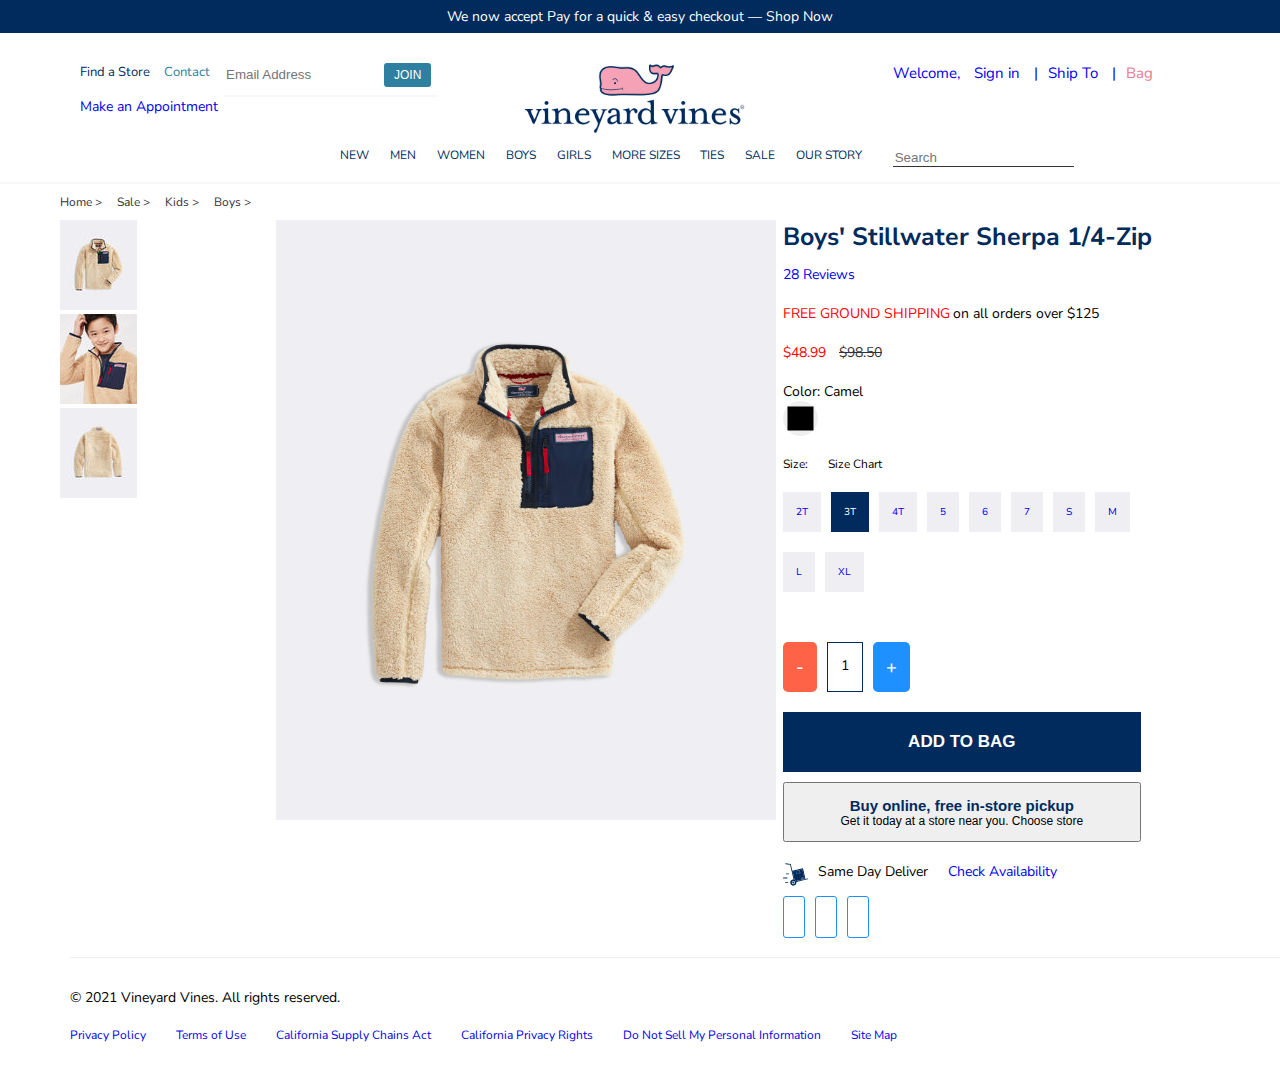
==== src/html/index.html @ cdb2446f "Build Product Details, Cart, Checkout pages" ====
<!DOCTYPE html>
<html lang="en">
<head>
    <meta charset="UTF-8">
    <meta http-equiv="X-UA-Compatible" content="IE=edge">
    <meta name="viewport" content="width=device-width, initial-scale=1.0">
    <link rel="stylesheet" href="https://use.fontawesome.com/releases/v5.15.2/css/all.css" integrity="sha384-vSIIfh2YWi9wW0r9iZe7RJPrKwp6bG+s9QZMoITbCckVJqGCCRhc+ccxNcdpHuYu" crossorigin="anonymous">
    <link rel="preconnect" href="https://fonts.gstatic.com">
    <link href="https://fonts.googleapis.com/css2?family=Nunito+Sans:wght@700&display=swap" rel="stylesheet">
    <link rel="stylesheet" href="../css/style.css">
    <title>Apologia Commerce</title>
</head>
<body>
   <div class="container">
      <div id = "one">
          We now accept <i class="fab fa-apple"></i> Pay for a quick & easy checkout 
          <span>— Shop Now</span>
      </div>
      <div id = "two">
          <div id = "two__one">
              <ul>
                  <a href="#">
                      <li id = "findStore">Find a Store</li>
                  </a>
                  <a href="#">
                      <li id = "contact">Contact</li>
                  </a>
                  <span>
                      <input type="text" placeholder="Email Address">
                      <button>JOIN</button>
                  </span>
              </ul>
              <a href="#">
                  <p>Make an Appointment</p>
              </a>
          </div>
          <div id = "two__two">
              <a href="#">
                  <img src="../../assets/vineyard.png" alt="vineyard vines logo">
                </a>
          </div>
          <div id = "two__three">
              <ul>
                  <a href="#">
                      <li class = "welcome">
                          <span class = "welcome">Welcome,</span>
                          <span class = "welcome">Sign in</span>
                      </li>
                  </a>
                  <a href="#">
                      <li class = "welcome">
                          <span>
                              Ship To
                              <i class="fab fa-canadian-maple-leaf"></i>
                          </span>
                      </li>
                  </a>
                  <li id = "suitcase">
                    <i class="fas fa-suitcase-rolling" id = "suitcase__icon"></i>
                   <span>
                    <p id = "bag">Bag</p>
                   </span>
                  </li>
              </ul>
          </div>
          <div id = "two__four">
              <ul>
                  <li>NEW</li>
                  <li>MEN</li>
                  <li>WOMEN</li>
                  <li>BOYS</li>
                  <li>GIRLS</li>
                  <li>MORE SIZES</li>
                  <li>TIES</li>
                  <li>SALE</li>
                  <li>OUR STORY</li>
              </ul>
          </div>
          <div id = "two__five">
              <span>
                  <input type="text" placeholder="Search">
                  <i class="fas fa-search"></i>
              </span>
          </div>
      </div>
      <div id = "three">
          <div id = "three_1">
              <ul>
                  <a href="#">
                      <li>Home</li>
                  </a>
                  <a href="#">
                      <li>Sale</li>
                  </a>
                  <a href="#">
                      <li>Kids</li>
                  </a>
                  <a href="#">
                      <li>Boys</li>
                  </a>
              </ul>
          </div>
          <div id = "three_2">
            <div id = "three_2_a">
            <a href="#"><img src="../../assets/image2_small.jpg" alt="second image"></a>
            </div>
                <div id = "three_2_b">
                    <a href="#"><img src="../../assets/image1_small.jpg" alt="first image"></a>
                </div>
            <div id = "three_2_c">
                <a href="#"><img src="../../assets/image3_small.jpg" alt="third image"></a>
            </div>
          </div>
          <div id = "three_3">
              <img src="../../assets/image2_large.jpg" alt="">
          </div>
          <div id = "three_4">
            <h1>Boys' Stillwater Sherpa 1/4-Zip</h1>
            <span>
                <i class="fas fa-star"></i>
                <i class="fas fa-star"></i>
                <i class="fas fa-star"></i>
                <i class="fas fa-star"></i>
                <i class="far fa-star-half"></i>
                <a href="#"><span>28 Reviews</span></a>
            </span>

            <div>
                <span id = "free__shipping">FREE GROUND SHIPPING</span>
                <span id = "orders">on all orders over $125</span>
            </div>
            
            <div class = "prices">
                <span id = "new_price">$48.99</span>
                <span id = "initial_price">$98.50</span>
            </div>

            <p>Color: Camel</p>

            <a href="#">
                <!-- <div id = "select_color"></div> -->
                <input type="color" name="favcolor" id="select_color" value = "">
            </a>

            <div class = "size">
                <ul>
                    <li>Size:</li>
                    <a href="#">
                        <li id = "size">Size Chart</li>
                    </a>
                </ul>
            </div>

            <div class = "itemSizes">
                <ul>
                    <a href="#">
                        <li>2T</li>
                    </a>
                    <a href="#">
                        <li id = "item_3">3T</li>
                    </a>
                    <a href="#">
                        <li>4T</li>
                    </a>
                    <a href="#">
                        <li>5</li>
                    </a>
                    <a href="#">
                        <li>6</li>
                    </a>
                    <a href="#">
                        <li>7</li>
                    </a>
                    <a href="#">
                        <li>S</li>
                    </a>
                    <a href="#">
                        <li>M</li>
                    </a>
                </ul>

                <ul class = "items">
                    <a href="#">
                        <li>L</li>
                    </a>
                    <a href="#">
                        <li>XL</li>
                    </a>
                </ul>

                <div class = "incrementDecrement">
                    <span>
                        <ul>
                            <a href="#">
                                <li id = "decrement">-</li>
                            </a>
                            <li id = "count">1</li>
                            <a href="#">
                                <li id = "increment">+</li>
                            </a>
                        </ul>
                    </span>
                </div>
            </div>

            <div>
                <a href="#"><button id = "add_to_bag">ADD TO BAG</button></a>
                <a href="#">
                    <button id = "buy_online">
                        <p id = "buy_online_1">Buy online, free in-store pickup</p>
                        <p id = "buy_online_2">Get it today at a store near you. Choose store</p>
                    </button>
                </a>
            </div>

            <div class = "deliveryLogo">
                <span style = "display:flex;">
                    <img src="../../assets/delivery.svg" alt="Image of delivery van" style = "margin-right:1rem;">
                    <span class = "delveryAvailability">
                        <p>Same Day Deliver</p>
                        <a href="#">
                            <p>Check Availability</p>
                        </a>
                    </span>
                </span>

                <div class = "paymentMethods">
                    <a href="#"><i class="fab fa-cc-paypal"></i></a>
                    <a href="#"><i class="fab fa-amazon-pay"></i></a>
                    <a href="#"><i class="fab fa-cc-apple-pay"></i></a>
                </div>
            </div>
            
          </div>
      </div>
      <div id = "four">
          <p>© 2021 Vineyard Vines. All rights reserved.</p>
          <ul>
              <a href="#">
                  <li>Privacy Policy</li>
              </a>
              <a href="#">
                  <li> Terms of Use</li>
              </a>
              <a href="#">
                  <li> California Supply Chains Act</li>
              </a>
              <a href="#">
                  <li> California Privacy Rights</li>
              </a>
              <a href="#">
                  <li> Do Not Sell My Personal Information</li>
              </a>
              <a href="#">
                  <li>Site Map</li>
              </a>
          </ul>
      </div>
   </div>
    <script src="../js/script.js"></script>
</body>
</html>
---- src/css/style.css ----
* {
  box-sizing: border-box;
  margin: 0;
}

html {
  font-size: 62.5%;
  font-family: "Nunito Sans", sans-serif;
}

p {
  font-size: 1.4rem;
}

.container {
  display: grid;
  grid-template-columns: repeat(1, 1fr);
  grid-auto-rows: minmax(1rem, auto);
  gap: 1rem;
  grid-template-areas:
    "one"
    "two"
    "three"
    "four";
}

#one {
  background-color: #002b5c;
  color: white;
  font-size: 1.4rem;
  grid-area: one;
  padding-bottom: 0.7rem;
  padding-top: 0.7rem;
  text-align: center;
}

#one span {
  font-weight: normal;
}

#two {
  border-bottom: 2px solid #f7f7f7;
  display: grid;
  gap: 1rem;
  grid-area: two;
  grid-auto-rows: minmax(1rem, auto);
  grid-template-columns: repeat(3, 1fr);
  padding-bottom: 1.5rem;
  padding-top: 2rem;
  grid-template-areas:
    "two__one two__two two__three"
    " two__four two__four two__five";
}

#two__one {
  color: #002b5c;
  grid-area: two__one;
  margin-left: 8rem;
  margin-right: 4rem;
  white-space: nowrap;
}

#two__one ul {
  display: flex;
  list-style-type: none;
  padding-left: 0;
}

#two__one ul * {
  margin-right: 0.7rem;
}

#findStore {
  font-size: 1.3rem;
  color: #002b5c;
}

#findStore:hover {
  border-bottom: 1px solid #002b5c;
}

#contact {
  font-size: 1.3rem;
  color: #2e7fa0;
}

#contact:hover {
  border-bottom: 1px solid #002b5c;
}

#two__one span {
  padding-bottom: 0.8rem;
  border-bottom: 2px solid #f7f7f7;
}

#two__one span input {
  border: 0;
  width: 15rem;
}

#two__one span button {
  background-color: #2e7fa0;
  border-radius: 3px;
  border: 0;
  color: white;
  font-size: 1.2rem;
  outline: 0;
  padding: 0.5rem 1rem;
}

#two__one p {
  font-size: 1.4rem;
}

#two__one p:hover {
  text-decoration: underline;
}

a {
  text-decoration: none;
}

#two__two {
  grid-area: two__two;
  margin-left: 3rem;
}

#two__two img {
  width: 22rem;
  height: 7rem;
}

#two__three {
  font-size: 1.5rem;
  grid-area: two__three;
  white-space: nowrap;
}

.welcome:hover {
  border-bottom: 1px solid #333;
}

#bag {
  font-size: 1.5rem;
  color: #e47a8e;
}

#suitcase__icon {
  font-size: 3rem;
}

#two__three ul {
  list-style-type: none;
  display: flex;
  padding-left: 0;
}

#two__three span {
  margin-right: 1rem;
}

#two__three ul li {
  margin-right: 1rem;
}

#two__three ul li[class="welcome"]::after {
  content: "|";
}

#two__four {
  grid-area: two__four;
  white-space: nowrap;
  margin-left: 30rem;
}

#two__four ul {
  list-style-type: none;
  color: #002b5c;
  display: flex;
  justify-content: space-around;
}

#two__four ul li {
  margin-right: 2rem;
  font-size: 1.2rem;
}

#two__four ul li:hover {
  padding: 1rem;
  background-color: #2e7fa0;
}

#two__five {
  grid-area: two__five;
}

#two__five input {
  border: 0;
  border-bottom: 1px solid #333;
}

#two__five i {
  font-size: 1.5rem;
}

#three {
  grid-area: three;
  display: grid;
  gap: 1rem;
  grid-template-columns: repeat(11, 1fr);
  grid-auto-rows: minmax(1fr, auto);
  grid-template-areas:
    "three_1 . . . . . . . . . . "
    "three_2 three_3 three_3 three_3 three_3 three_3 three_4 three_4 three_4 three_4 three_4";
}

#three_1 {
  grid-area: three_1;
  margin-left: 2rem;
}

#three_1 ul {
  list-style-type: none;
  display: flex;
}

#three_1 ul li {
  margin-right: 1.5rem;
  font-size: 1.2rem;
  color: #333;
}

#three_1 ul li::after {
  content: " >";
  white-space: nowrap;
}

#three_1 ul li:hover {
  border-bottom: 1px solid #333;
}

#three_2 {
  grid-area: three_2;
  margin-left: 6rem;
}

#three_2_a img:hover,
#three_2_b img:hover,
#three_2_c img:hover {
  border: 2px solid #333;
  transform: scale(1.02);
}

#three_3 {
  grid-area: three_3;
}

#three_3 img {
  width: 50rem;
  height: 60rem;
}

#three_3 img:hover {
  border: 2px solid #333;
  transform: scale(1.05);
}

#three_4 {
  grid-area: three_4;
  margin-right: 5rem;
}

#three_4 h1 {
  font-size: 2.5rem;
  color: #002b5c;
}

#three_4 i {
  font-size: 1.5rem;
  color: dodgerblue;
}

#three_4 span {
  font-size: 1.4rem;
}

#three_4 h1 {
  margin-bottom: 1rem;
}

#three_4 div {
  margin-top: 2rem;
  margin-bottom: 2rem;
}

#free__shipping {
  color: red;
}

#new_price {
  color: red;
  font-size: 1.5rem;
  margin-right: 1rem;
}

#initial_price {
  color: #333;
  text-decoration: line-through;
}

.prices {
  margin-bottom: 2rem;
}

.size {
  font-size: 1.3rem;
}

.size ul {
  list-style-type: none;
  padding-left: 0;
  display: flex;
  font-size: 1.2rem;
}

.size ul li {
  margin-right: 2rem;
}

#size {
  color: black;
}

.itemSizes ul {
  list-style-type: none;
  display: flex;
  white-space: nowrap;
  padding-left: 0;
}

.itemSizes ul li {
  padding: 1.3rem;
  margin-right: 1rem;
  border: 1px solid #333;
  border: 0;
  background-color: #efeef3;
}

#item_3 {
  background-color: #002b5c;
  color: white;
}

.itemSizes ul li:hover {
  background-color: dodgerblue;
}

#increment,
#decrement {
  border-radius: 0.5rem;
  color: white;
  font-weight: 600;
  font-size: 1.8rem;
}

#increment {
  background-color: dodgerblue;
}

#increment:hover {
  background-color: white;
  border: 2px solid dodgerblue;
  color: dodgerblue;
}

#decrement:hover {
  background-color: white;
  border: 2px solid tomato;
  color: tomato;
}

#decrement {
  background-color: tomato;
}

.incrementDecrement span ul {
  margin-top: 5rem;
}

.paymentMethods i {
  border: 1px solid dodgerblue;
  border-radius: 3px;
  padding: 1rem;
  margin-right: 1rem;
}

#count {
  background-color: white;
  border: 1px solid #002b5c;
}
#numberInStock {
  color: red;
  margin-top: 1rem;
}
.items {
  margin-top: 2rem;
}

#select_color {
  width: 3.5rem;
  height: 3.5rem;
  border-radius: 50%;
  /* border: 2px solid #002b5c; */
  border:0;
}

#add_to_bag {
  margin-bottom: 1rem;
  background-color: #002b5c;
  outline: 0;
  border: 0;
  color: white;
  font-size: 1.7rem;
  font-weight: 600;
  cursor: pointer;
}

#buy_online_1 {
  font-size: 1.5rem;
  font-weight: 600;
  color: #002b5c;
}

#buy_online_2 {
  font-size: 1.2rem;
  cursor: pointer;
}

#add_to_bag,
#buy_online {
  width: 80%;
  height: 6rem;
}

.deliveryLogo img {
  width: 2.5rem;
  height: 2.5rem;
}

.delveryAvailability {
  display: flex;
}

.delveryAvailability p {
  margin-right: 2rem;
}

#four {
  grid-area: four;
  border-top: 1px solid #efeef3;
  margin-bottom: 3rem;
  margin-left: 7rem;
  padding-top: 3rem;
}

#four ul {
  list-style-type: none;
  display: flex;
  padding-left: 0;
  margin-top: 2rem;
  font-size: 1.2rem;
}

#four ul li {
  margin-right: 3rem;
}

#four ul li:hover {
  border-bottom: 1px solid #333;
}
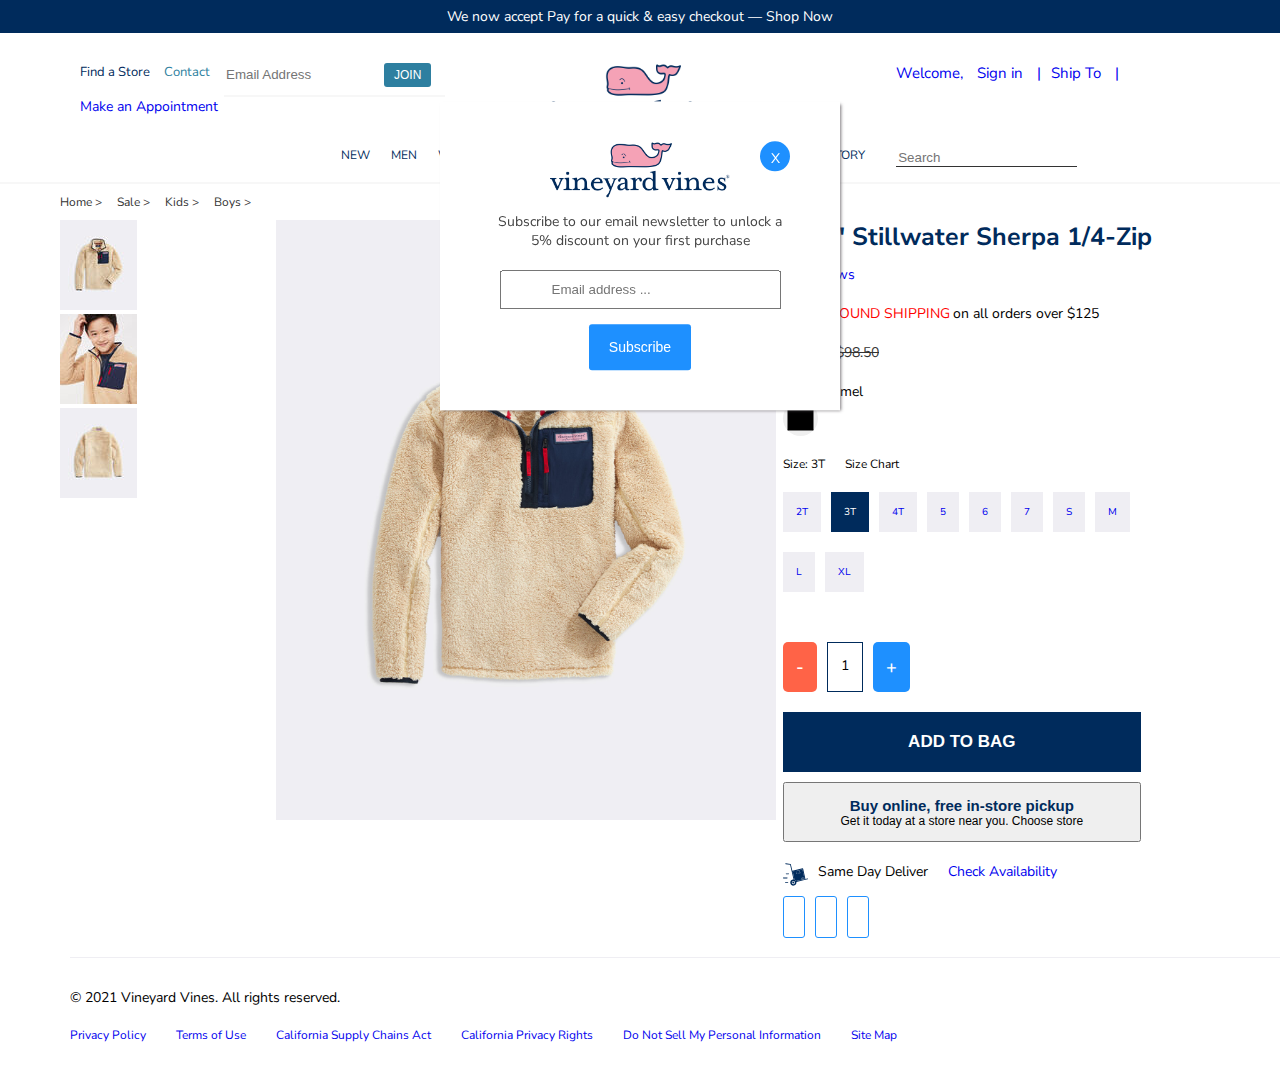
==== commit 3eca2812: "Implement js functionalities" ====
--- a/src/html/index.html
+++ b/src/html/index.html
@@ -8,6 +8,8 @@
     <link rel="preconnect" href="https://fonts.gstatic.com">
     <link href="https://fonts.googleapis.com/css2?family=Nunito+Sans:wght@700&display=swap" rel="stylesheet">
     <link rel="stylesheet" href="../css/style.css">
+    <link rel="stylesheet" href="../css/cart.css">
+    <link rel="stylesheet" href="../css/promo.css">
     <title>Apologia Commerce</title>
 </head>
 <body>
@@ -27,7 +29,7 @@
                   </a>
                   <span>
                       <input type="text" placeholder="Email Address">
-                      <button>JOIN</button>
+                      <a href="#"><button>JOIN</button></a>
                   </span>
               </ul>
               <a href="#">
@@ -58,7 +60,7 @@
                   <li id = "suitcase">
                     <i class="fas fa-suitcase-rolling" id = "suitcase__icon"></i>
                    <span>
-                    <p id = "bag">Bag</p>
+                    <p id = "bag"></p>
                    </span>
                   </li>
               </ul>
@@ -102,17 +104,17 @@
           </div>
           <div id = "three_2">
             <div id = "three_2_a">
-            <a href="#"><img src="../../assets/image2_small.jpg" alt="second image"></a>
+            <a href="#"><img src="../../assets/image2_small.jpg" alt="second image" id = "second_image"></a>
             </div>
                 <div id = "three_2_b">
-                    <a href="#"><img src="../../assets/image1_small.jpg" alt="first image"></a>
+                    <a href="#"><img src="../../assets/image1_small.jpg" alt="first image" id = "first_image"></a>
                 </div>
             <div id = "three_2_c">
-                <a href="#"><img src="../../assets/image3_small.jpg" alt="third image"></a>
+                <a href="#"><img src="../../assets/image3_small.jpg" alt="third image" id = "third_image"></a>
             </div>
           </div>
           <div id = "three_3">
-              <img src="../../assets/image2_large.jpg" alt="">
+              <img src="../../assets/image2_large.jpg"  alt="">
           </div>
           <div id = "three_4">
             <h1>Boys' Stillwater Sherpa 1/4-Zip</h1>
@@ -138,13 +140,12 @@
             <p>Color: Camel</p>
 
             <a href="#">
-                <!-- <div id = "select_color"></div> -->
                 <input type="color" name="favcolor" id="select_color" value = "">
             </a>
 
             <div class = "size">
                 <ul>
-                    <li>Size:</li>
+                    <li>Size: 3T</li>
                     <a href="#">
                         <li id = "size">Size Chart</li>
                     </a>
@@ -191,13 +192,9 @@
                 <div class = "incrementDecrement">
                     <span>
                         <ul>
-                            <a href="#">
                                 <li id = "decrement">-</li>
-                            </a>
                             <li id = "count">1</li>
-                            <a href="#">
                                 <li id = "increment">+</li>
-                            </a>
                         </ul>
                     </span>
                 </div>
@@ -233,6 +230,81 @@
             
           </div>
       </div>
+
+      <!-- ------------------------------------------------------------------------- -->
+      
+      <div class="container_2">
+        <div id = "one_1">
+            <p>Item added to Cart</p>
+            <a href="#"><i class="far fa-window-close" id = "cls"></i></a>
+        </div>
+        <div id = "two_1">
+            <img src="../../assets/image2_large.jpg" alt="cardigan">
+        </div>
+        <div id = "three_1">
+            <h2>Boys' Stillwater Sherpa 1/4-Zip</h2>
+            <div class = "prices">
+                <p id = "newPrice">$48.99</p>
+                <p id = "oldPrice">$98.50</p>
+            </div>
+            
+            <p id = "camel">Camel / 3T</p>
+            <p id = "quantity">Qty: 1</p>
+            <p id = "price">$48.99</p>
+        </div>
+        <div id = "four_1">
+            <div class = "additionItems">
+                <input type="text" placeholder="1 Additional Items in Bag">
+                <a href="#"><span>+</span></a>
+            </div>
+        </div>
+        <div id = "five_1">
+            <div class = "cartSubtotal">
+                <p>CART SUBTOTAL:</p>
+                <p>$48.99</p>
+            </div>
+
+            <div>
+                <progress id="file" value="100" max="100"> 80% </progress>
+                <span>
+                    <p id = "freeShipping">You qualify for FREE SHIPPING</p>
+                </span>
+            </div>
+        </div>
+        <div id = "six_1">
+            <a href="../html/cart.html"><button id = "checkout">CHECKOUT</button></a>
+        </div>
+        <div id = "seven_1">
+            <button id = "continueShopping">CONTINUE SHOPPING</button>
+        </div>
+    </div>
+
+      
+
+      <!-- -------------------------------------------------------------------------- -->
+
+
+      <!-- --------------------------------------------------------------------------- -->
+      
+      <div id="promo">
+        <div id="displayPromo">
+            <div id="exitPromo">
+                X
+            </div>
+            <img src="./../../assets/vineyard.png" alt="vineyard logo">
+            <p>Subscribe to our email newsletter to unlock a 5% discount on your first purchase</p>
+            <div class="emailAddress">
+                <input type="text" placeholder="Email address ...">
+            </div>
+            <div class="subscribe">
+                <a href="#"><input type="submit" value="Subscribe"></a>
+            </div>
+        </div>
+    </div>
+    
+      <!-- --------------------------------------------------------------------------- -->
+
+      
       <div id = "four">
           <p>© 2021 Vineyard Vines. All rights reserved.</p>
           <ul>
@@ -257,6 +329,10 @@
           </ul>
       </div>
    </div>
+   <script
+  src="https://code.jquery.com/jquery-3.6.0.min.js"
+  integrity="sha256-/xUj+3OJU5yExlq6GSYGSHk7tPXikynS7ogEvDej/m4="
+  crossorigin="anonymous"></script>
     <script src="../js/script.js"></script>
 </body>
 </html>--- a/src/css/style.css
+++ b/src/css/style.css
@@ -361,6 +361,7 @@
   color: white;
   font-weight: 600;
   font-size: 1.8rem;
+  cursor: pointer;
 }
 
 #increment {
@@ -411,7 +412,7 @@
   height: 3.5rem;
   border-radius: 50%;
   /* border: 2px solid #002b5c; */
-  border:0;
+  border: 0;
 }
 
 #add_to_bag {
@@ -478,3 +479,192 @@
 #four ul li:hover {
   border-bottom: 1px solid #333;
 }
+
+/* ---------------------------------------------------------------------------- */
+
+.container_2 {
+  position: fixed;
+  background-color: whitesmoke;
+  top: 0;
+  right: 0;
+  width: 35vw;
+  padding-right: 1rem;
+  padding-left: 1rem;
+  visibility: hidden;
+  display: grid;
+  gap: 1rem;
+  grid-template-columns: repeat(2, 1fr);
+  grid-auto-rows: minmax(1fr, auto);
+  grid-template-areas:
+    "one_1 one_1"
+    "two_1 three_1"
+    "four_1 four_1"
+    "five_1 five_1"
+    "six_1 six_1"
+    "seven seven";
+}
+
+#one_1 {
+  grid-area: one_1;
+  display: flex;
+  justify-content: space-around;
+  background-color: #002b5c;
+  color: white;
+  text-align: center;
+  font-size: 2rem;
+  padding-top: 1rem;
+  padding-bottom: 1rem;
+}
+
+#one_1 i {
+  color: white;
+}
+#two_1 {
+  grid-area: two_1;
+}
+
+#two_1 img {
+  width: 16rem;
+  height: 18rem;
+}
+
+#three_1 {
+  grid-area: three_1;
+}
+
+#three_1 h2 {
+  font-size: 1.6rem;
+  color: #002b5c;
+}
+
+.prices {
+  display: flex;
+}
+
+#camel {
+  color: #444;
+  font-size: 1.4rem;
+  font-weight: lighter;
+  margin-bottom: 1rem;
+}
+
+#newPrice {
+  color: red;
+  font-size: 1.5rem;
+  margin-right: 1rem;
+  margin-bottom: 1rem;
+}
+
+#oldPrice {
+  color: #333;
+  font-size: 1.2rem;
+  text-decoration: line-through;
+}
+.prices {
+  margin-top: 1rem;
+}
+
+#quantity {
+  color: #444;
+  font-size: 1.5rem;
+  margin-bottom: 1rem;
+}
+
+#price {
+  color: 1.4rem;
+  font-size: 1.5rem;
+  text-decoration: underline;
+}
+
+#four_1 {
+  grid-area: four_1;
+}
+
+#four_1 input {
+  padding: 1.5rem 2rem;
+  font-size: 1.5rem;
+  width: 80%;
+  background-color: #f5f5f5;
+  border: 0;
+  outline: 0;
+}
+
+#four_1 span {
+  padding: 1.5rem 2rem;
+  font-size: 1.5rem;
+  text-decoration: none;
+}
+
+.additionItems {
+  background-color: #f5f5f5;
+}
+
+#four_1 input::placeholder {
+  color: #002b5c;
+}
+
+#checkout,
+#continueShopping {
+  width: 100%;
+  padding-top: 1.5rem;
+  padding-bottom: 1.5rem;
+  outline: 0;
+  cursor: pointer;
+}
+
+#checkout {
+  color: white;
+  font-weight: 600;
+  background-color: #002b5c;
+  font-size: 1.5rem;
+  border: 0;
+}
+
+#continueShopping {
+  color: #002b5c;
+  background-color: white;
+  border: 1px solid #002b5c;
+}
+
+#five_1 {
+  grid-area: five_1;
+}
+
+.cartSubtotal {
+  display: flex;
+  margin-bottom: 1rem;
+  border-top: 1px solid #333;
+  margin-top: 1rem;
+  padding-top: 1rem;
+}
+
+.cartSubtotal p:first-of-type {
+  margin-right: 2rem;
+  font-size: 1.3rem;
+  color: #002b5c;
+  font-weight: 600;
+}
+
+.cartSubtotal p:last-of-type {
+  font-size: 1.3rem;
+}
+
+#freeShipping {
+  font-size: 1.2rem;
+  color: #002b5c;
+  border-bottom: 1px solid #333;
+  padding-bottom: 1rem;
+}
+
+progress {
+  width: 50%;
+  margin-bottom: 1rem;
+}
+
+#six_1 {
+  grid-area: six_1;
+}
+
+#seven_1 {
+  grid-area: seven;
+}
--- a/src/css/cart.css
+++ b/src/css/cart.css
@@ -0,0 +1,257 @@
+* {
+  box-sizing: border-box;
+  margin: 0;
+}
+
+html {
+  font-size: 62.5%;
+  font-family: "Nunito Sans", sans-serif;
+}
+
+.main {
+  display: grid;
+  margin-left: 8rem;
+  margin-right: 8rem;
+  gap: 1rem;
+  grid-template-columns: repeat(6, 1fr);
+  grid-auto-rows: minmax(1fr, auto);
+  grid-template-areas:
+    "a a b b b c"
+    "d d d d d c"
+    "e e f g h c"
+    ". . . . . c";
+}
+
+.cart__paypal {
+  display: flex;
+  margin-top: 1rem;
+}
+
+.cart__paypal img {
+  width: 42.5%;
+  border: 1px solid #333;
+  padding: 0.5rem 1rem;
+}
+
+.cart__paypal img:hover {
+  cursor: pointer;
+}
+
+.cart__paypal img:first-of-type {
+  margin-right: 1rem;
+}
+
+#amazon {
+  margin-top: 1rem;
+  border: 1px solid #333;
+  border-radius: 3px;
+  padding: 0.5rem 5rem;
+  height: 4rem;
+}
+
+.orderSummary {
+  background-color: #002b5c;
+  color: white;
+  font-weight: 600;
+  padding: 1rem;
+  margin-bottom: 2rem;
+}
+
+.subtotal,
+.salesTax,
+.estimatedTotal {
+  display: flex;
+  justify-content: space-evenly;
+  margin-bottom: 1rem;
+}
+
+.orderSummary h3 {
+  font-size: 1.5rem;
+}
+
+#checkout {
+  margin-top: 2rem;
+  width: 100%;
+  padding: 1.5rem 2rem;
+  cursor: pointer;
+  background-color: #d33a54;
+  color: #fff;
+  outline: 0;
+  border: 0;
+  border-radius: 3px;
+  margin-bottom: 1rem;
+}
+
+.applyPromo button {
+  background-color: #002b5c;
+  color: white;
+  cursor: pointer;
+}
+
+#payWith {
+  text-align: center;
+}
+
+.applyPromo input,
+.applyPromo button {
+  padding: 1rem 1.5rem;
+  outline: 0;
+  border: 0;
+}
+
+.applyPromo input {
+  border: 1px solid #333;
+  border-radius: 3px;
+}
+
+form {
+  border: 1px solid #333;
+  width: 35rem;
+  padding: 2rem;
+  box-shadow: 2px 2px 3px -1px rgba(82, 77, 82, 0.77);
+}
+#a {
+  grid-area: a;
+  color: #002b5c;
+  font-size: 3.2rem;
+}
+
+#b {
+  grid-area: b;
+  /* border: 1px solid red; */
+}
+
+#file {
+  width: 30rem;
+  height: 1.5rem;
+}
+
+.file p {
+  color: red;
+  font-size: 1.2rem;
+}
+
+.file p:first-of-type {
+  margin-bottom: 0.7rem;
+}
+
+#c {
+  grid-area: c;
+}
+
+#d {
+  grid-area: d;
+  margin-top: 2rem;
+  background-color: #f8f8f8;
+  padding: 1rem;
+  text-align: center;
+}
+
+#itemHeader {
+  font-size: 1.4rem;
+  color: #002b5c;
+}
+
+.styleColorSize {
+  display: flex;
+}
+
+.styleColorSize p {
+  margin-right: 1rem;
+  color: #333;
+  font-size: 1.3rem;
+  margin-top: 0.5rem;
+}
+
+.editRemove {
+  display: flex;
+}
+
+#edit:hover {
+  border-bottom: 1px solid #333;
+}
+
+.editRemove p::after {
+  content: " |";
+}
+
+.editRemove p {
+  margin-right: 1rem;
+  margin-top: 1rem;
+  font-size: 1.2rem;
+}
+
+#d ul {
+  list-style-type: none;
+  display: flex;
+  padding-left: 0;
+  justify-content: space-evenly;
+}
+
+#d ul li {
+  font-size: 1.3rem;
+}
+
+#e {
+  grid-area: e;
+  display: flex;
+}
+
+#e img {
+  margin-right: 1rem;
+}
+
+#f {
+  grid-area: f;
+}
+
+#g {
+  grid-area: g;
+}
+
+#g div {
+  font-size: 1.5rem;
+  color: #333;
+}
+
+#g div * {
+  margin-bottom: 1rem;
+}
+
+#initialPrice {
+  display: flex;
+  font-size: 1rem;
+}
+
+#currentPrice {
+  font-size: 2rem;
+  color: #333;
+}
+
+#initialPrice p:first-of-type {
+  margin-right: 1rem;
+}
+
+#initialPrice p:last-of-type {
+  text-decoration: line-through;
+}
+
+#h {
+  grid-area: h;
+}
+
+/* #i {
+  grid-area: i;
+}
+
+#j {
+  grid-area: j;
+}
+
+#k {
+  grid-area: k;
+}
+
+#l {
+  grid-area: l;
+} */
--- a/src/css/promo.css
+++ b/src/css/promo.css
@@ -0,0 +1,71 @@
+#promo {
+  background-color: white;
+  box-shadow: 2px 2px 3px -1px rgba(82, 77, 82, 0.77);
+  left: 50vw;
+  padding: 4rem 5rem;
+  position: fixed;
+  top: 20vw;
+  transform: translate(-50%, -50%);
+  transition: 800ms ease-in-out;
+  width: 40rem;
+}
+
+#displayPromo {
+  align-items: center;
+  display: flex;
+  flex-direction: column;
+  justify-content: center;
+}
+
+#displayPromo {
+  position: relative;
+}
+
+#exitPromo {
+  background-color: dodgerblue;
+  border-radius: 50%;
+  color: white;
+  cursor: pointer;
+  font-size: 1.4rem;
+  height: 3rem;
+  padding-top: 0.8rem;
+  position: absolute;
+  right: 0px;
+  text-align: center;
+  top: 0;
+  width: 3rem;
+}
+#exitPromo:hover {
+  color: tomato;
+}
+
+#displayPromo img {
+  width: 18rem;
+}
+
+#displayPromo p {
+  color: #444;
+  font-size: 1.4rem;
+  margin-top: 1.5rem;
+  text-align: center;
+}
+.emailAddress {
+  margin-top: 2rem;
+  margin-bottom: 1.5rem;
+}
+
+.emailAddress input {
+  padding: 1rem 5rem;
+  outline: 0;
+}
+
+.subscribe input {
+  background-color: dodgerblue;
+  border-radius: 0.3rem;
+  border: 0;
+  color: white;
+  cursor: pointer;
+  font-size: 1.4rem;
+  outline: 0;
+  padding: 1.5rem 2rem;
+}
